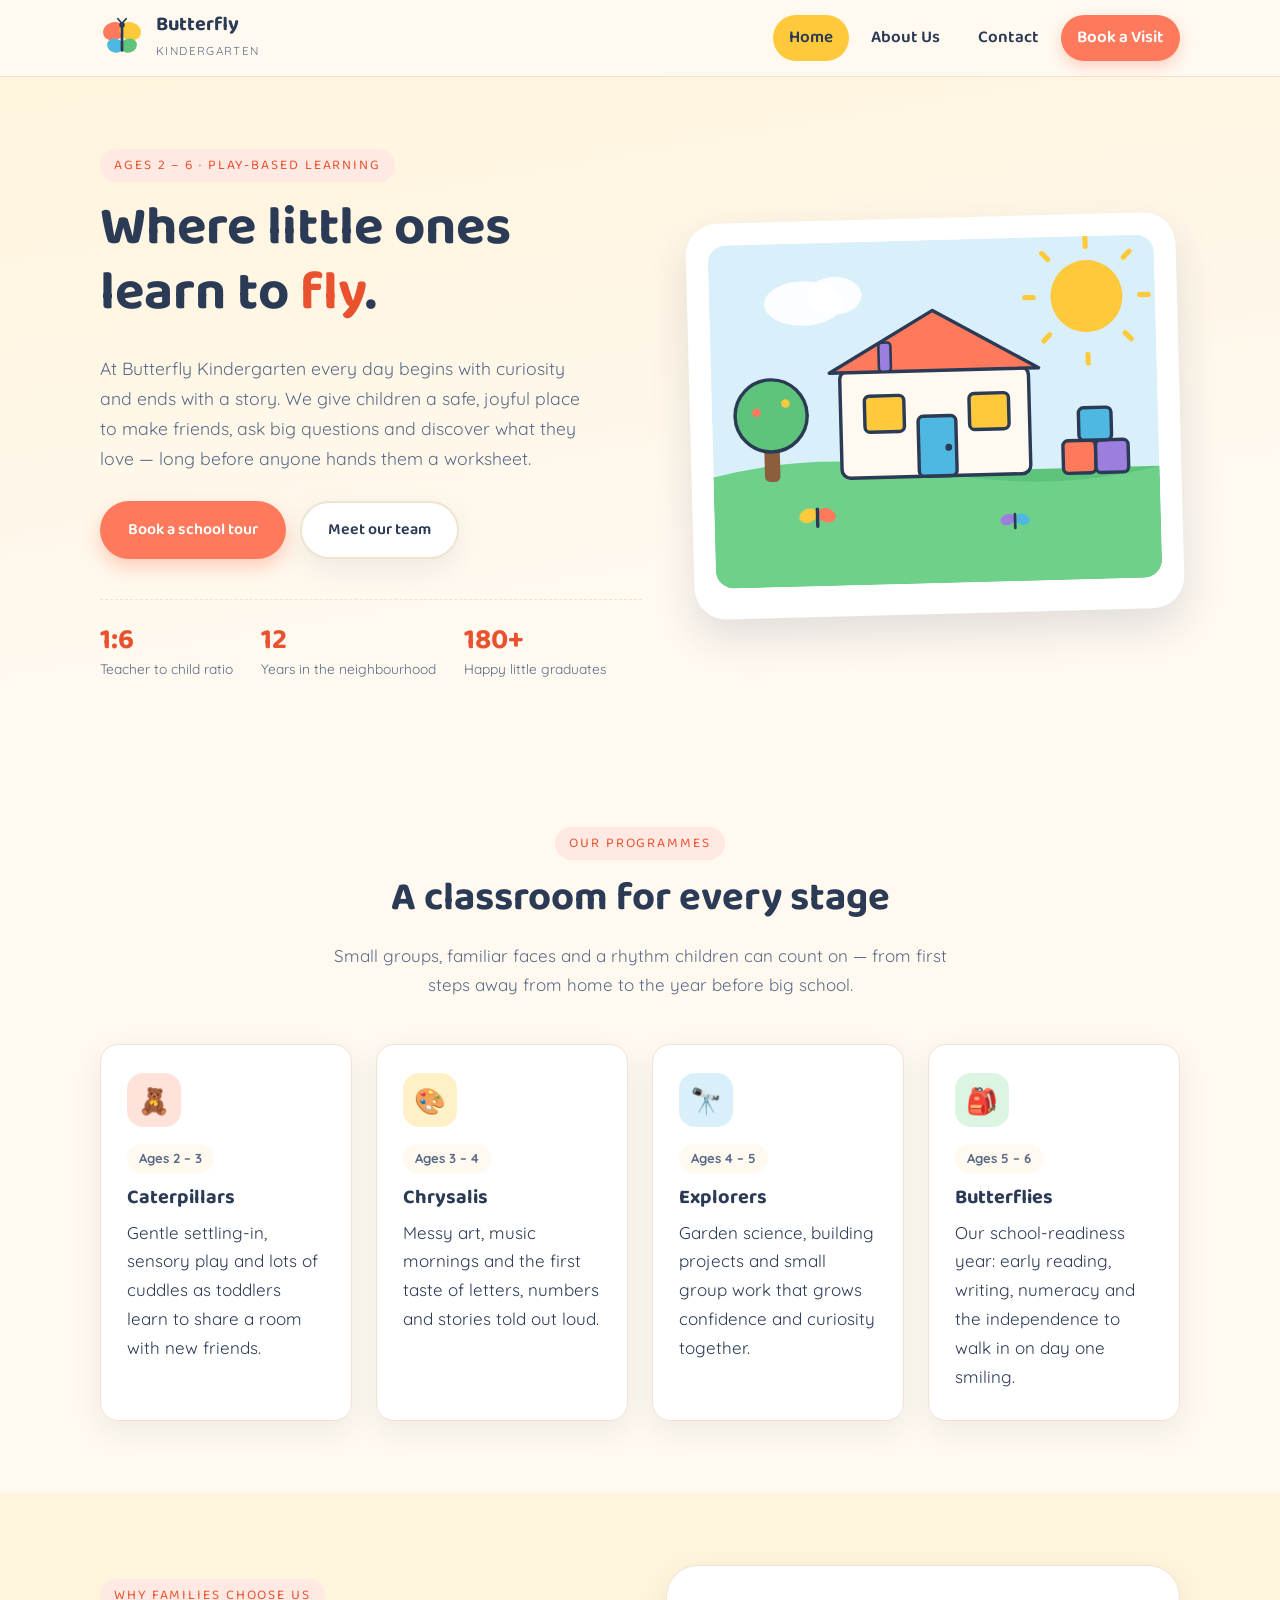
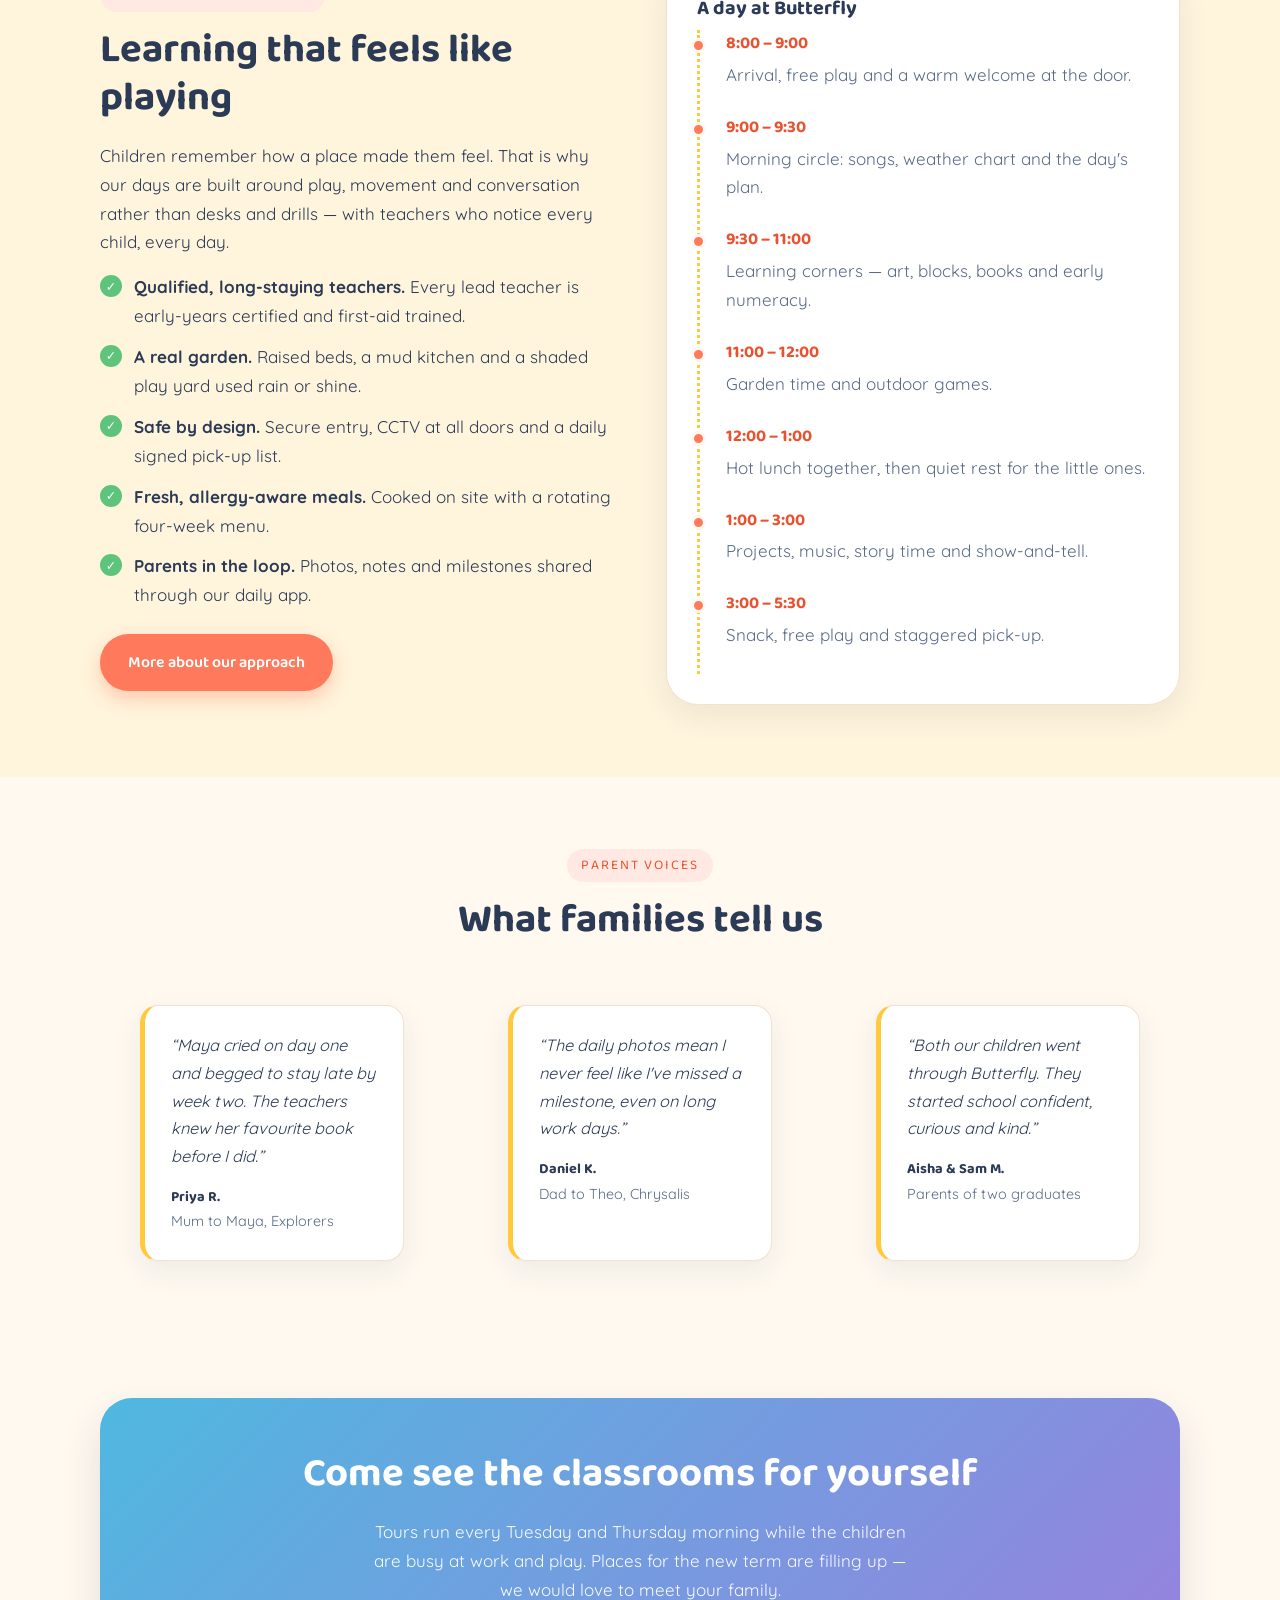
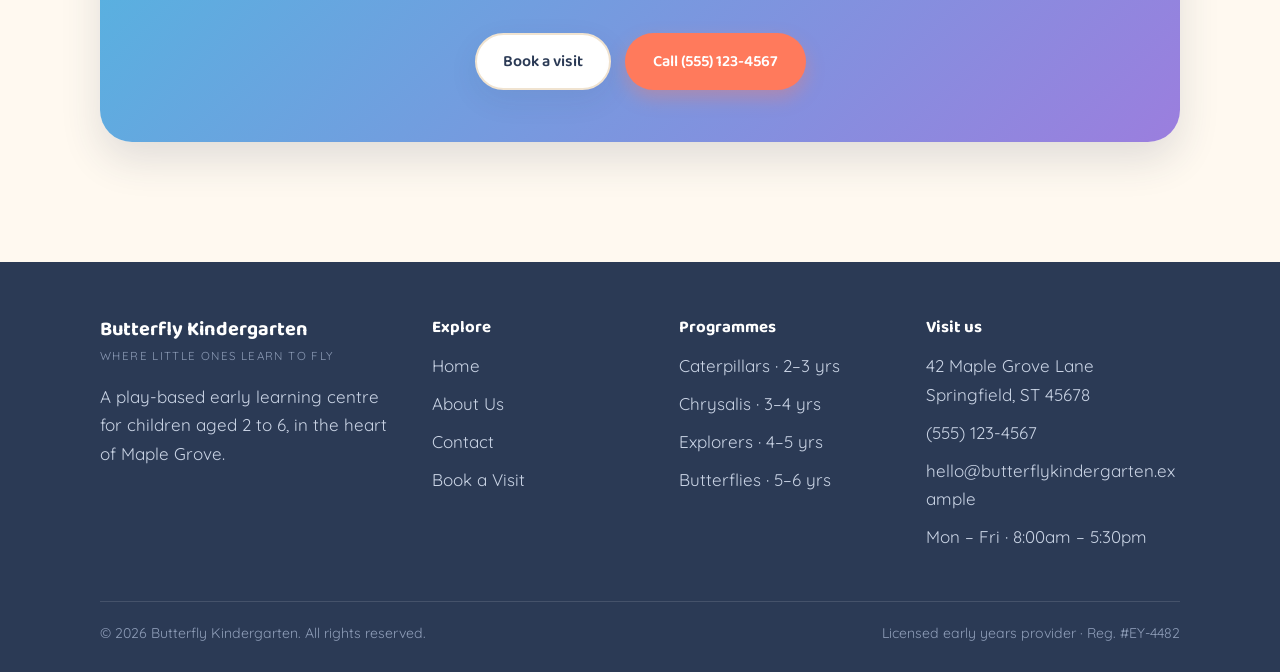
==== index.html @ 74ca659b "Add Butterfly Kindergarten website (home, about, contact) A static three-page site for a kindergarte" ====
<!DOCTYPE html>
<html lang="en">
<head>
<meta charset="utf-8">
<meta name="viewport" content="width=device-width, initial-scale=1">
<title>Butterfly Kindergarten — Where little ones learn to fly</title>
<meta name="description" content="Butterfly Kindergarten is a warm, play-based early learning centre for children aged 2–6. Safe classrooms, caring teachers and a garden to grow in.">
<link rel="icon" href="data:image/svg+xml,<svg xmlns='http://www.w3.org/2000/svg' viewBox='0 0 100 100'><text y='.9em' font-size='90'>🦋</text></svg>">
<link rel="preconnect" href="https://fonts.googleapis.com">
<link rel="preconnect" href="https://fonts.gstatic.com" crossorigin>
<link href="https://fonts.googleapis.com/css2?family=Baloo+2:wght@500;600;700&family=Quicksand:wght@400;500;600;700&display=swap" rel="stylesheet">
<link rel="stylesheet" href="css/styles.css">
</head>
<body>
<a class="skip-link" href="#main">Skip to content</a>

<header class="site-header">
  <div class="wrap">
    <a class="brand" href="index.html">
      <svg class="brand__mark" viewBox="0 0 64 64" role="img" aria-hidden="true">
        <ellipse cx="20" cy="22" rx="16" ry="13" fill="#ff7a5c" transform="rotate(-20 20 22)"/>
        <ellipse cx="44" cy="22" rx="16" ry="13" fill="#ffc93c" transform="rotate(20 44 22)"/>
        <ellipse cx="22" cy="43" rx="12" ry="10" fill="#4fb8e0" transform="rotate(20 22 43)"/>
        <ellipse cx="42" cy="43" rx="12" ry="10" fill="#5fc47b" transform="rotate(-20 42 43)"/>
        <rect x="30" y="14" width="4" height="38" rx="2" fill="#2b3a55"/>
        <circle cx="32" cy="13" r="4" fill="#2b3a55"/>
        <path d="M32 11 L26 4 M32 11 L38 4" stroke="#2b3a55" stroke-width="2.5" stroke-linecap="round" fill="none"/>
      </svg>
      <span>
        <span class="brand__name">Butterfly</span>
        <span class="brand__tag">Kindergarten</span>
      </span>
    </a>

    <button class="nav-toggle" type="button" aria-expanded="false" aria-controls="primary-nav" aria-label="Toggle menu">
      <span></span><span></span><span></span>
    </button>

    <nav class="site-nav" id="primary-nav" aria-label="Main">
      <ul>
        <li><a href="index.html" aria-current="page">Home</a></li>
        <li><a href="about.html">About Us</a></li>
        <li><a href="contact.html">Contact</a></li>
        <li class="nav-cta"><a href="contact.html#enquiry">Book a Visit</a></li>
      </ul>
    </nav>
  </div>
</header>

<main id="main">

  <!-- Hero -->
  <section class="hero">
    <div class="wrap">
      <div>
        <span class="eyebrow">Ages 2 – 6 · Play-based learning</span>
        <h1 class="hero__title">Where little ones learn to <span>fly</span>.</h1>
        <p class="hero__lead">
          At Butterfly Kindergarten every day begins with curiosity and ends with a story.
          We give children a safe, joyful place to make friends, ask big questions and
          discover what they love — long before anyone hands them a worksheet.
        </p>
        <div class="hero__actions">
          <a class="btn btn--primary" href="contact.html#enquiry">Book a school tour</a>
          <a class="btn btn--ghost" href="about.html">Meet our team</a>
        </div>
        <div class="hero__facts">
          <div class="fact"><strong>1:6</strong><span>Teacher to child ratio</span></div>
          <div class="fact"><strong>12</strong><span>Years in the neighbourhood</span></div>
          <div class="fact"><strong>180+</strong><span>Happy little graduates</span></div>
        </div>
      </div>

      <div class="hero__art">
        <svg viewBox="0 0 520 400" role="img" aria-label="Illustration of a kindergarten classroom with a garden, sun and children's toys">
          <rect width="520" height="400" fill="#d9f0fa"/>
          <circle cx="440" cy="70" r="42" fill="#ffc93c"/>
          <g stroke="#ffc93c" stroke-width="6" stroke-linecap="round">
            <path d="M440 12v-10"/><path d="M440 138v10"/><path d="M378 70h-10"/><path d="M502 70h10"/>
            <path d="M396 26l-7-7"/><path d="M484 114l7 7"/><path d="M484 26l7-7"/><path d="M396 114l-7 7"/>
          </g>
          <ellipse cx="110" cy="70" rx="46" ry="26" fill="#ffffff" opacity=".9"/>
          <ellipse cx="146" cy="62" rx="32" ry="22" fill="#ffffff" opacity=".9"/>
          <rect y="270" width="520" height="130" fill="#5fc47b"/>
          <path d="M0 270 Q130 240 260 270 T520 270 V400 H0 Z" fill="#6fd08a"/>
          <!-- schoolhouse -->
          <rect x="150" y="150" width="220" height="125" rx="10" fill="#fff9f0" stroke="#2b3a55" stroke-width="4"/>
          <path d="M138 152 L260 82 L382 152 Z" fill="#ff7a5c" stroke="#2b3a55" stroke-width="4" stroke-linejoin="round"/>
          <rect x="240" y="205" width="44" height="70" rx="6" fill="#4fb8e0" stroke="#2b3a55" stroke-width="4"/>
          <circle cx="275" cy="242" r="4" fill="#2b3a55"/>
          <rect x="178" y="180" width="46" height="42" rx="6" fill="#ffc93c" stroke="#2b3a55" stroke-width="4"/>
          <rect x="300" y="180" width="46" height="42" rx="6" fill="#ffc93c" stroke="#2b3a55" stroke-width="4"/>
          <rect x="196" y="118" width="14" height="34" rx="4" fill="#9b7ede" stroke="#2b3a55" stroke-width="3"/>
          <!-- tree -->
          <rect x="60" y="215" width="18" height="62" rx="6" fill="#8b5e3c"/>
          <circle cx="69" cy="200" r="42" fill="#5fc47b" stroke="#2b3a55" stroke-width="4"/>
          <circle cx="52" cy="196" r="5" fill="#ff7a5c"/>
          <circle cx="86" cy="186" r="5" fill="#ffc93c"/>
          <!-- blocks -->
          <rect x="408" y="238" width="38" height="38" rx="6" fill="#ff7a5c" stroke="#2b3a55" stroke-width="4"/>
          <rect x="446" y="238" width="38" height="38" rx="6" fill="#9b7ede" stroke="#2b3a55" stroke-width="4"/>
          <rect x="427" y="200" width="38" height="38" rx="6" fill="#4fb8e0" stroke="#2b3a55" stroke-width="4"/>
          <!-- butterflies -->
          <g transform="translate(120 320)">
            <ellipse cx="-9" cy="-6" rx="11" ry="8" fill="#ffc93c" transform="rotate(-20)"/>
            <ellipse cx="9" cy="-6" rx="11" ry="8" fill="#ff7a5c" transform="rotate(20)"/>
            <rect x="-2" y="-12" width="4" height="24" rx="2" fill="#2b3a55"/>
          </g>
          <g transform="translate(350 330) scale(.8)">
            <ellipse cx="-9" cy="-6" rx="11" ry="8" fill="#9b7ede" transform="rotate(-20)"/>
            <ellipse cx="9" cy="-6" rx="11" ry="8" fill="#4fb8e0" transform="rotate(20)"/>
            <rect x="-2" y="-12" width="4" height="24" rx="2" fill="#2b3a55"/>
          </g>
        </svg>
      </div>
    </div>
  </section>

  <!-- Programmes -->
  <section class="section">
    <div class="wrap">
      <div class="section-head">
        <span class="eyebrow">Our programmes</span>
        <h2>A classroom for every stage</h2>
        <p>Small groups, familiar faces and a rhythm children can count on — from first steps away from home to the year before big school.</p>
      </div>

      <div class="grid grid--4">
        <article class="card">
          <div class="card__icon bg-coral" aria-hidden="true">🧸</div>
          <span class="card__meta">Ages 2 – 3</span>
          <h3>Caterpillars</h3>
          <p>Gentle settling-in, sensory play and lots of cuddles as toddlers learn to share a room with new friends.</p>
        </article>

        <article class="card">
          <div class="card__icon bg-sun" aria-hidden="true">🎨</div>
          <span class="card__meta">Ages 3 – 4</span>
          <h3>Chrysalis</h3>
          <p>Messy art, music mornings and the first taste of letters, numbers and stories told out loud.</p>
        </article>

        <article class="card">
          <div class="card__icon bg-sky" aria-hidden="true">🔭</div>
          <span class="card__meta">Ages 4 – 5</span>
          <h3>Explorers</h3>
          <p>Garden science, building projects and small group work that grows confidence and curiosity together.</p>
        </article>

        <article class="card">
          <div class="card__icon bg-leaf" aria-hidden="true">🎒</div>
          <span class="card__meta">Ages 5 – 6</span>
          <h3>Butterflies</h3>
          <p>Our school-readiness year: early reading, writing, numeracy and the independence to walk in on day one smiling.</p>
        </article>
      </div>
    </div>
  </section>

  <!-- Why us -->
  <section class="section" style="background:#fff4dc;">
    <div class="wrap split">
      <div>
        <span class="eyebrow">Why families choose us</span>
        <h2>Learning that feels like playing</h2>
        <p>
          Children remember how a place made them feel. That is why our days are built
          around play, movement and conversation rather than desks and drills — with
          teachers who notice every child, every day.
        </p>
        <ul class="checklist">
          <li><strong>Qualified, long-staying teachers.</strong> Every lead teacher is early-years certified and first-aid trained.</li>
          <li><strong>A real garden.</strong> Raised beds, a mud kitchen and a shaded play yard used rain or shine.</li>
          <li><strong>Safe by design.</strong> Secure entry, CCTV at all doors and a daily signed pick-up list.</li>
          <li><strong>Fresh, allergy-aware meals.</strong> Cooked on site with a rotating four-week menu.</li>
          <li><strong>Parents in the loop.</strong> Photos, notes and milestones shared through our daily app.</li>
        </ul>
        <a class="btn btn--primary" href="about.html" style="margin-top:12px;">More about our approach</a>
      </div>

      <div class="panel">
        <h3>A day at Butterfly</h3>
        <ol class="timeline">
          <li><time>8:00 – 9:00</time><p>Arrival, free play and a warm welcome at the door.</p></li>
          <li><time>9:00 – 9:30</time><p>Morning circle: songs, weather chart and the day's plan.</p></li>
          <li><time>9:30 – 11:00</time><p>Learning corners — art, blocks, books and early numeracy.</p></li>
          <li><time>11:00 – 12:00</time><p>Garden time and outdoor games.</p></li>
          <li><time>12:00 – 1:00</time><p>Hot lunch together, then quiet rest for the little ones.</p></li>
          <li><time>1:00 – 3:00</time><p>Projects, music, story time and show-and-tell.</p></li>
          <li><time>3:00 – 5:30</time><p>Snack, free play and staggered pick-up.</p></li>
        </ol>
      </div>
    </div>
  </section>

  <!-- Testimonials -->
  <section class="section">
    <div class="wrap">
      <div class="section-head">
        <span class="eyebrow">Parent voices</span>
        <h2>What families tell us</h2>
      </div>

      <div class="grid grid--3">
        <figure class="quote">
          <blockquote>“Maya cried on day one and begged to stay late by week two. The teachers knew her favourite book before I did.”</blockquote>
          <figcaption><strong>Priya R.</strong>Mum to Maya, Explorers</figcaption>
        </figure>
        <figure class="quote">
          <blockquote>“The daily photos mean I never feel like I've missed a milestone, even on long work days.”</blockquote>
          <figcaption><strong>Daniel K.</strong>Dad to Theo, Chrysalis</figcaption>
        </figure>
        <figure class="quote">
          <blockquote>“Both our children went through Butterfly. They started school confident, curious and kind.”</blockquote>
          <figcaption><strong>Aisha & Sam M.</strong>Parents of two graduates</figcaption>
        </figure>
      </div>
    </div>
  </section>

  <!-- CTA band -->
  <section class="section section--tight">
    <div class="wrap">
      <div class="band">
        <h2>Come see the classrooms for yourself</h2>
        <p>Tours run every Tuesday and Thursday morning while the children are busy at work and play. Places for the new term are filling up — we would love to meet your family.</p>
        <div class="hero__actions" style="justify-content:center;">
          <a class="btn btn--ghost" href="contact.html#enquiry">Book a visit</a>
          <a class="btn btn--primary" href="tel:+15551234567">Call (555) 123-4567</a>
        </div>
      </div>
    </div>
  </section>

</main>

<footer class="site-footer">
  <div class="wrap">
    <div class="footer-grid">
      <div>
        <span class="brand__name">Butterfly Kindergarten</span>
        <span class="brand__tag">Where little ones learn to fly</span>
        <p style="margin-top:14px;">A play-based early learning centre for children aged 2 to 6, in the heart of Maple Grove.</p>
      </div>
      <div>
        <h4>Explore</h4>
        <ul>
          <li><a href="index.html">Home</a></li>
          <li><a href="about.html">About Us</a></li>
          <li><a href="contact.html">Contact</a></li>
          <li><a href="contact.html#enquiry">Book a Visit</a></li>
        </ul>
      </div>
      <div>
        <h4>Programmes</h4>
        <ul>
          <li>Caterpillars · 2–3 yrs</li>
          <li>Chrysalis · 3–4 yrs</li>
          <li>Explorers · 4–5 yrs</li>
          <li>Butterflies · 5–6 yrs</li>
        </ul>
      </div>
      <div>
        <h4>Visit us</h4>
        <ul>
          <li>42 Maple Grove Lane<br>Springfield, ST 45678</li>
          <li><a href="tel:+15551234567">(555) 123-4567</a></li>
          <li><a href="mailto:hello@butterflykindergarten.example">hello@butterflykindergarten.example</a></li>
          <li>Mon – Fri · 8:00am – 5:30pm</li>
        </ul>
      </div>
    </div>
    <div class="footer-bottom">
      <span>&copy; <span data-year>2026</span> Butterfly Kindergarten. All rights reserved.</span>
      <span>Licensed early years provider · Reg. #EY-4482</span>
    </div>
  </div>
</footer>

<script src="js/main.js"></script>
</body>
</html>
---- css/styles.css ----
/* ==========================================================================
   Butterfly Kindergarten — shared stylesheet
   ========================================================================== */

:root {
  --sun: #ffc93c;
  --sun-dark: #f0ac00;
  --coral: #ff7a5c;
  --coral-dark: #e9522f;
  --sky: #4fb8e0;
  --leaf: #5fc47b;
  --grape: #9b7ede;

  --ink: #2b3a55;
  --ink-soft: #5a6b87;
  --cream: #fff9f0;
  --white: #ffffff;
  --line: #f0e3d0;

  --radius: 18px;
  --radius-lg: 32px;
  --shadow: 0 10px 30px rgba(43, 58, 85, 0.08);
  --shadow-lift: 0 18px 40px rgba(43, 58, 85, 0.14);

  --wrap: 1120px;
  --font-head: "Baloo 2", "Trebuchet MS", "Segoe UI", sans-serif;
  --font-body: "Quicksand", "Segoe UI", system-ui, sans-serif;
}

*,
*::before,
*::after { box-sizing: border-box; }

html { scroll-behavior: smooth; }

body {
  margin: 0;
  font-family: var(--font-body);
  font-size: 17px;
  line-height: 1.7;
  color: var(--ink);
  background: var(--cream);
  -webkit-font-smoothing: antialiased;
}

h1, h2, h3, h4 {
  font-family: var(--font-head);
  line-height: 1.2;
  color: var(--ink);
  margin: 0 0 0.5em;
}

h1 { font-size: clamp(2.1rem, 5vw, 3.4rem); }
h2 { font-size: clamp(1.7rem, 3.6vw, 2.5rem); }
h3 { font-size: 1.25rem; }

p { margin: 0 0 1rem; }

a { color: var(--coral-dark); }

img { max-width: 100%; display: block; }

.wrap {
  width: 100%;
  max-width: var(--wrap);
  margin-inline: auto;
  padding-inline: 20px;
}

.section { padding: 72px 0; }
.section--tight { padding: 48px 0; }

.section-head {
  max-width: 640px;
  margin: 0 auto 44px;
  text-align: center;
}

.section-head p {
  color: var(--ink-soft);
  margin-bottom: 0;
}

.eyebrow {
  display: inline-block;
  font-family: var(--font-head);
  font-size: 0.85rem;
  letter-spacing: 0.14em;
  text-transform: uppercase;
  color: var(--coral-dark);
  background: #ffe9e2;
  border-radius: 999px;
  padding: 5px 14px;
  margin-bottom: 14px;
}

.skip-link {
  position: absolute;
  left: -9999px;
  top: 0;
  background: var(--ink);
  color: #fff;
  padding: 10px 18px;
  border-radius: 0 0 var(--radius) 0;
  z-index: 100;
}

.skip-link:focus { left: 0; }

:focus-visible {
  outline: 3px solid var(--sky);
  outline-offset: 3px;
  border-radius: 6px;
}

/* --- Buttons --------------------------------------------------------- */

.btn {
  display: inline-flex;
  align-items: center;
  gap: 8px;
  font-family: var(--font-head);
  font-size: 1rem;
  font-weight: 600;
  text-decoration: none;
  padding: 13px 26px;
  border-radius: 999px;
  border: 2px solid transparent;
  cursor: pointer;
  transition: transform 0.15s ease, box-shadow 0.15s ease, background 0.15s ease;
}

.btn:hover { transform: translateY(-2px); }

.btn--primary {
  background: var(--coral);
  color: #fff;
  box-shadow: 0 8px 18px rgba(255, 122, 92, 0.35);
}

.btn--primary:hover { background: var(--coral-dark); }

.btn--ghost {
  background: var(--white);
  color: var(--ink);
  border-color: var(--line);
  box-shadow: var(--shadow);
}

.btn--ghost:hover { border-color: var(--sun); }

/* --- Header / navigation --------------------------------------------- */

.site-header {
  position: sticky;
  top: 0;
  z-index: 50;
  background: rgba(255, 249, 240, 0.92);
  backdrop-filter: blur(8px);
  border-bottom: 1px solid var(--line);
}

.site-header .wrap {
  display: flex;
  align-items: center;
  justify-content: space-between;
  gap: 16px;
  min-height: 76px;
}

.brand {
  display: flex;
  align-items: center;
  gap: 12px;
  text-decoration: none;
  color: var(--ink);
}

.brand__mark {
  width: 44px;
  height: 44px;
  flex: none;
}

.brand__name {
  font-family: var(--font-head);
  font-size: 1.25rem;
  font-weight: 700;
  line-height: 1.1;
  display: block;
}

.brand__tag {
  font-size: 0.72rem;
  letter-spacing: 0.12em;
  text-transform: uppercase;
  color: var(--ink-soft);
}

.nav-toggle {
  display: none;
  background: var(--white);
  border: 1px solid var(--line);
  border-radius: 12px;
  padding: 9px 11px;
  cursor: pointer;
}

.nav-toggle span {
  display: block;
  width: 22px;
  height: 2px;
  background: var(--ink);
  border-radius: 2px;
}

.nav-toggle span + span { margin-top: 5px; }

.site-nav ul {
  display: flex;
  align-items: center;
  gap: 6px;
  list-style: none;
  margin: 0;
  padding: 0;
}

.site-nav a {
  display: block;
  font-family: var(--font-head);
  font-weight: 600;
  text-decoration: none;
  color: var(--ink);
  padding: 9px 16px;
  border-radius: 999px;
}

.site-nav a:hover { background: #ffeec9; }

.site-nav a[aria-current="page"] {
  background: var(--sun);
  color: var(--ink);
}

.site-nav .nav-cta a {
  background: var(--coral);
  color: #fff;
  box-shadow: 0 6px 14px rgba(255, 122, 92, 0.3);
}

.site-nav .nav-cta a:hover { background: var(--coral-dark); }

/* --- Hero ------------------------------------------------------------- */

.hero {
  position: relative;
  overflow: hidden;
  background: linear-gradient(170deg, #fff4dc 0%, var(--cream) 70%);
}

.hero .wrap {
  display: grid;
  grid-template-columns: 1.05fr 0.95fr;
  gap: 48px;
  align-items: center;
  padding-block: 72px;
}

.hero__title span { color: var(--coral-dark); }

.hero__lead {
  font-size: 1.1rem;
  color: var(--ink-soft);
  max-width: 48ch;
}

.hero__actions {
  display: flex;
  flex-wrap: wrap;
  gap: 14px;
  margin-top: 28px;
}

.hero__facts {
  display: grid;
  grid-template-columns: repeat(3, auto);
  justify-content: start;
  gap: 28px;
  margin-top: 40px;
  padding-top: 26px;
  border-top: 1px dashed var(--line);
}

.fact strong {
  display: block;
  font-family: var(--font-head);
  font-size: 1.8rem;
  color: var(--coral-dark);
  line-height: 1;
}

.fact span {
  font-size: 0.86rem;
  color: var(--ink-soft);
}

.hero__art {
  background: var(--white);
  border-radius: var(--radius-lg);
  padding: 22px;
  box-shadow: var(--shadow-lift);
  transform: rotate(-1.5deg);
}

.hero__art svg { border-radius: var(--radius); }

/* --- Cards ------------------------------------------------------------ */

.grid {
  display: grid;
  gap: 24px;
}

.grid--3 { grid-template-columns: repeat(3, 1fr); }
.grid--4 { grid-template-columns: repeat(4, 1fr); }
.grid--2 { grid-template-columns: repeat(2, 1fr); }

.card {
  background: var(--white);
  border: 1px solid var(--line);
  border-radius: var(--radius);
  padding: 28px 26px;
  box-shadow: var(--shadow);
  transition: transform 0.18s ease, box-shadow 0.18s ease;
}

.card:hover {
  transform: translateY(-4px);
  box-shadow: var(--shadow-lift);
}

.card p:last-child { margin-bottom: 0; }

.card__icon {
  width: 54px;
  height: 54px;
  display: grid;
  place-items: center;
  border-radius: 16px;
  font-size: 1.6rem;
  margin-bottom: 16px;
}

.bg-sun   { background: #fff1c7; }
.bg-coral { background: #ffe2da; }
.bg-sky   { background: #d9f0fa; }
.bg-leaf  { background: #dcf5e2; }
.bg-grape { background: #ece2fb; }

.card__meta {
  display: inline-block;
  font-size: 0.82rem;
  font-weight: 700;
  color: var(--ink-soft);
  background: var(--cream);
  border-radius: 999px;
  padding: 3px 12px;
  margin-bottom: 12px;
}

/* --- Split feature ---------------------------------------------------- */

.split {
  display: grid;
  grid-template-columns: 1fr 1fr;
  gap: 52px;
  align-items: center;
}

.checklist {
  list-style: none;
  margin: 0;
  padding: 0;
}

.checklist li {
  position: relative;
  padding-left: 34px;
  margin-bottom: 12px;
}

.checklist li::before {
  content: "✓";
  position: absolute;
  left: 0;
  top: 2px;
  width: 22px;
  height: 22px;
  display: grid;
  place-items: center;
  font-size: 0.78rem;
  font-weight: 700;
  color: #fff;
  background: var(--leaf);
  border-radius: 50%;
}

.panel {
  background: var(--white);
  border: 1px solid var(--line);
  border-radius: var(--radius-lg);
  padding: 30px;
  box-shadow: var(--shadow);
}

/* --- Schedule / timeline --------------------------------------------- */

.timeline {
  list-style: none;
  margin: 0;
  padding: 0;
  border-left: 3px dotted var(--sun);
}

.timeline li {
  position: relative;
  padding: 0 0 24px 26px;
}

.timeline li::before {
  content: "";
  position: absolute;
  left: -9px;
  top: 8px;
  width: 15px;
  height: 15px;
  background: var(--coral);
  border: 3px solid var(--cream);
  border-radius: 50%;
}

.timeline time {
  display: block;
  font-family: var(--font-head);
  font-weight: 700;
  color: var(--coral-dark);
}

.timeline p {
  margin: 2px 0 0;
  color: var(--ink-soft);
}

/* --- Band (colour block) --------------------------------------------- */

.band {
  background: linear-gradient(135deg, var(--sky), var(--grape));
  color: #fff;
  border-radius: var(--radius-lg);
  padding: 52px 44px;
  text-align: center;
  box-shadow: var(--shadow-lift);
}

.band h2 { color: #fff; }

.band p {
  max-width: 54ch;
  margin-inline: auto;
  opacity: 0.95;
}

.band .btn--ghost { color: var(--ink); }

/* --- Testimonials ----------------------------------------------------- */

.quote {
  background: var(--white);
  border: 1px solid var(--line);
  border-left: 5px solid var(--sun);
  border-radius: var(--radius);
  padding: 26px;
  box-shadow: var(--shadow);
}

.quote blockquote {
  margin: 0 0 14px;
  font-size: 1.02rem;
  font-style: italic;
  color: var(--ink);
}

.quote figcaption {
  font-size: 0.9rem;
  color: var(--ink-soft);
}

.quote figcaption strong {
  display: block;
  font-family: var(--font-head);
  color: var(--ink);
  font-style: normal;
}

/* --- Team ------------------------------------------------------------- */

.teacher {
  text-align: center;
  background: var(--white);
  border: 1px solid var(--line);
  border-radius: var(--radius);
  padding: 26px 20px;
  box-shadow: var(--shadow);
}

.teacher__avatar {
  width: 92px;
  height: 92px;
  margin: 0 auto 14px;
  border-radius: 50%;
  display: grid;
  place-items: center;
  font-family: var(--font-head);
  font-size: 1.9rem;
  font-weight: 700;
  color: var(--ink);
}

.teacher h3 { margin-bottom: 2px; }

.teacher .role {
  font-size: 0.88rem;
  font-weight: 700;
  color: var(--coral-dark);
  margin-bottom: 10px;
}

.teacher p {
  font-size: 0.94rem;
  color: var(--ink-soft);
  margin-bottom: 0;
}

/* --- Contact ---------------------------------------------------------- */

.contact-grid {
  display: grid;
  grid-template-columns: 1fr 1.15fr;
  gap: 40px;
  align-items: start;
}

.contact-grid > *,
.split > *,
.grid > * { min-width: 0; }

.info-list {
  list-style: none;
  margin: 0 0 28px;
  padding: 0;
}

.info-list li {
  display: flex;
  gap: 14px;
  padding: 14px 0;
  border-bottom: 1px dashed var(--line);
}

.info-list li:last-child { border-bottom: 0; }

.info-list .ico {
  flex: none;
  width: 42px;
  height: 42px;
  display: grid;
  place-items: center;
  border-radius: 12px;
  font-size: 1.2rem;
}

.info-list strong {
  display: block;
  font-family: var(--font-head);
}

.info-list a {
  color: var(--ink);
  overflow-wrap: anywhere;
}

.site-footer a { overflow-wrap: anywhere; }

.hours-table {
  width: 100%;
  border-collapse: collapse;
  font-size: 0.96rem;
}

.hours-table th,
.hours-table td {
  text-align: left;
  padding: 9px 0;
  border-bottom: 1px dashed var(--line);
}

.hours-table th { font-family: var(--font-head); }
.hours-table tr:last-child th,
.hours-table tr:last-child td { border-bottom: 0; }
.hours-table td { color: var(--ink-soft); }

/* --- Form ------------------------------------------------------------- */

.form-card {
  background: var(--white);
  border: 1px solid var(--line);
  border-radius: var(--radius-lg);
  padding: 34px;
  box-shadow: var(--shadow);
}

.field { margin-bottom: 18px; }

.field-row {
  display: grid;
  grid-template-columns: 1fr 1fr;
  gap: 18px;
}

label {
  display: block;
  font-family: var(--font-head);
  font-weight: 600;
  font-size: 0.95rem;
  margin-bottom: 6px;
}

.req { color: var(--coral-dark); }

input,
select,
textarea {
  width: 100%;
  font-family: inherit;
  font-size: 1rem;
  color: var(--ink);
  background: var(--cream);
  border: 2px solid var(--line);
  border-radius: 14px;
  padding: 12px 14px;
  transition: border-color 0.15s ease, background 0.15s ease;
}

input:focus,
select:focus,
textarea:focus {
  background: var(--white);
  border-color: var(--sky);
  outline: none;
}

textarea { resize: vertical; min-height: 130px; }

.error-msg {
  display: block;
  min-height: 18px;
  font-size: 0.84rem;
  font-weight: 600;
  color: var(--coral-dark);
  margin-top: 5px;
}

.field.has-error input,
.field.has-error select,
.field.has-error textarea { border-color: var(--coral); }

.form-note {
  font-size: 0.86rem;
  color: var(--ink-soft);
  margin: 14px 0 0;
}

.form-status {
  display: none;
  margin-bottom: 20px;
  padding: 14px 18px;
  border-radius: 14px;
  background: #dcf5e2;
  border: 1px solid var(--leaf);
  font-weight: 600;
}

.form-status.is-visible { display: block; }

.map-embed {
  margin-top: 26px;
  border: 1px solid var(--line);
  border-radius: var(--radius);
  overflow: hidden;
  box-shadow: var(--shadow);
}

.map-embed iframe {
  display: block;
  width: 100%;
  height: 300px;
  border: 0;
  /* Shows through if the embed is blocked or offline. */
  background: #dcf5e2 repeating-linear-gradient(
    45deg, transparent 0 14px, rgba(95, 196, 123, .18) 14px 28px);
}

.map-caption {
  display: flex;
  flex-wrap: wrap;
  gap: 8px;
  justify-content: space-between;
  align-items: center;
  margin: 0;
  padding: 12px 16px;
  font-size: 0.88rem;
  color: var(--ink-soft);
  background: var(--white);
  border-top: 1px solid var(--line);
}

/* --- FAQ -------------------------------------------------------------- */

details {
  background: var(--white);
  border: 1px solid var(--line);
  border-radius: var(--radius);
  padding: 18px 22px;
  margin-bottom: 14px;
  box-shadow: var(--shadow);
}

summary {
  font-family: var(--font-head);
  font-weight: 600;
  cursor: pointer;
  list-style: none;
}

summary::-webkit-details-marker { display: none; }

summary::after {
  content: "+";
  float: right;
  color: var(--coral-dark);
  font-size: 1.3rem;
  line-height: 1;
}

details[open] summary::after { content: "–"; }

details p {
  margin: 12px 0 0;
  color: var(--ink-soft);
}

/* --- Footer ----------------------------------------------------------- */

.site-footer {
  background: var(--ink);
  color: #c9d3e4;
  margin-top: 72px;
  padding: 56px 0 26px;
}

.site-footer h4 {
  color: #fff;
  font-size: 1.05rem;
  margin-bottom: 14px;
}

.footer-grid {
  display: grid;
  grid-template-columns: 1.4fr 1fr 1fr 1.2fr;
  gap: 36px;
}

.site-footer a {
  color: #c9d3e4;
  text-decoration: none;
}

.site-footer a:hover {
  color: var(--sun);
  text-decoration: underline;
}

.site-footer ul {
  list-style: none;
  margin: 0;
  padding: 0;
}

.site-footer li { margin-bottom: 9px; }

.site-footer .brand__name { color: #fff; }
.site-footer .brand__tag { color: #8e9db8; }

.footer-bottom {
  margin-top: 40px;
  padding-top: 20px;
  border-top: 1px solid rgba(255, 255, 255, 0.12);
  display: flex;
  flex-wrap: wrap;
  gap: 12px;
  justify-content: space-between;
  font-size: 0.88rem;
  color: #8e9db8;
}

/* --- Responsive ------------------------------------------------------- */

@media (max-width: 960px) {
  .hero .wrap { grid-template-columns: 1fr; padding-block: 52px; }
  .hero__art { order: -1; transform: none; }
  .grid--4 { grid-template-columns: repeat(2, 1fr); }
  .grid--3 { grid-template-columns: repeat(2, 1fr); }
  .split,
  .contact-grid { grid-template-columns: 1fr; gap: 34px; }
  .footer-grid { grid-template-columns: 1fr 1fr; }
}

@media (max-width: 720px) {
  .nav-toggle { display: block; }

  .site-nav {
    position: absolute;
    top: 100%;
    left: 0;
    right: 0;
    background: var(--white);
    border-bottom: 1px solid var(--line);
    box-shadow: var(--shadow);
    display: none;
    padding: 12px 20px 20px;
  }

  .site-nav.is-open { display: block; }

  .site-nav ul {
    flex-direction: column;
    align-items: stretch;
    gap: 4px;
  }

  .site-nav a { padding: 12px 16px; }
  .site-nav .nav-cta a { text-align: center; }

  .grid--3,
  .grid--4,
  .grid--2,
  .field-row { grid-template-columns: 1fr; }

  .hero__facts { grid-template-columns: repeat(2, auto); gap: 20px 24px; }
  .section { padding: 52px 0; }
  .band { padding: 38px 24px; }
  .form-card { padding: 24px; }
  .footer-grid { grid-template-columns: 1fr; }
}

@media (prefers-reduced-motion: reduce) {
  html { scroll-behavior: auto; }
  *, *::before, *::after {
    animation-duration: 0.001ms !important;
    transition-duration: 0.001ms !important;
  }
}
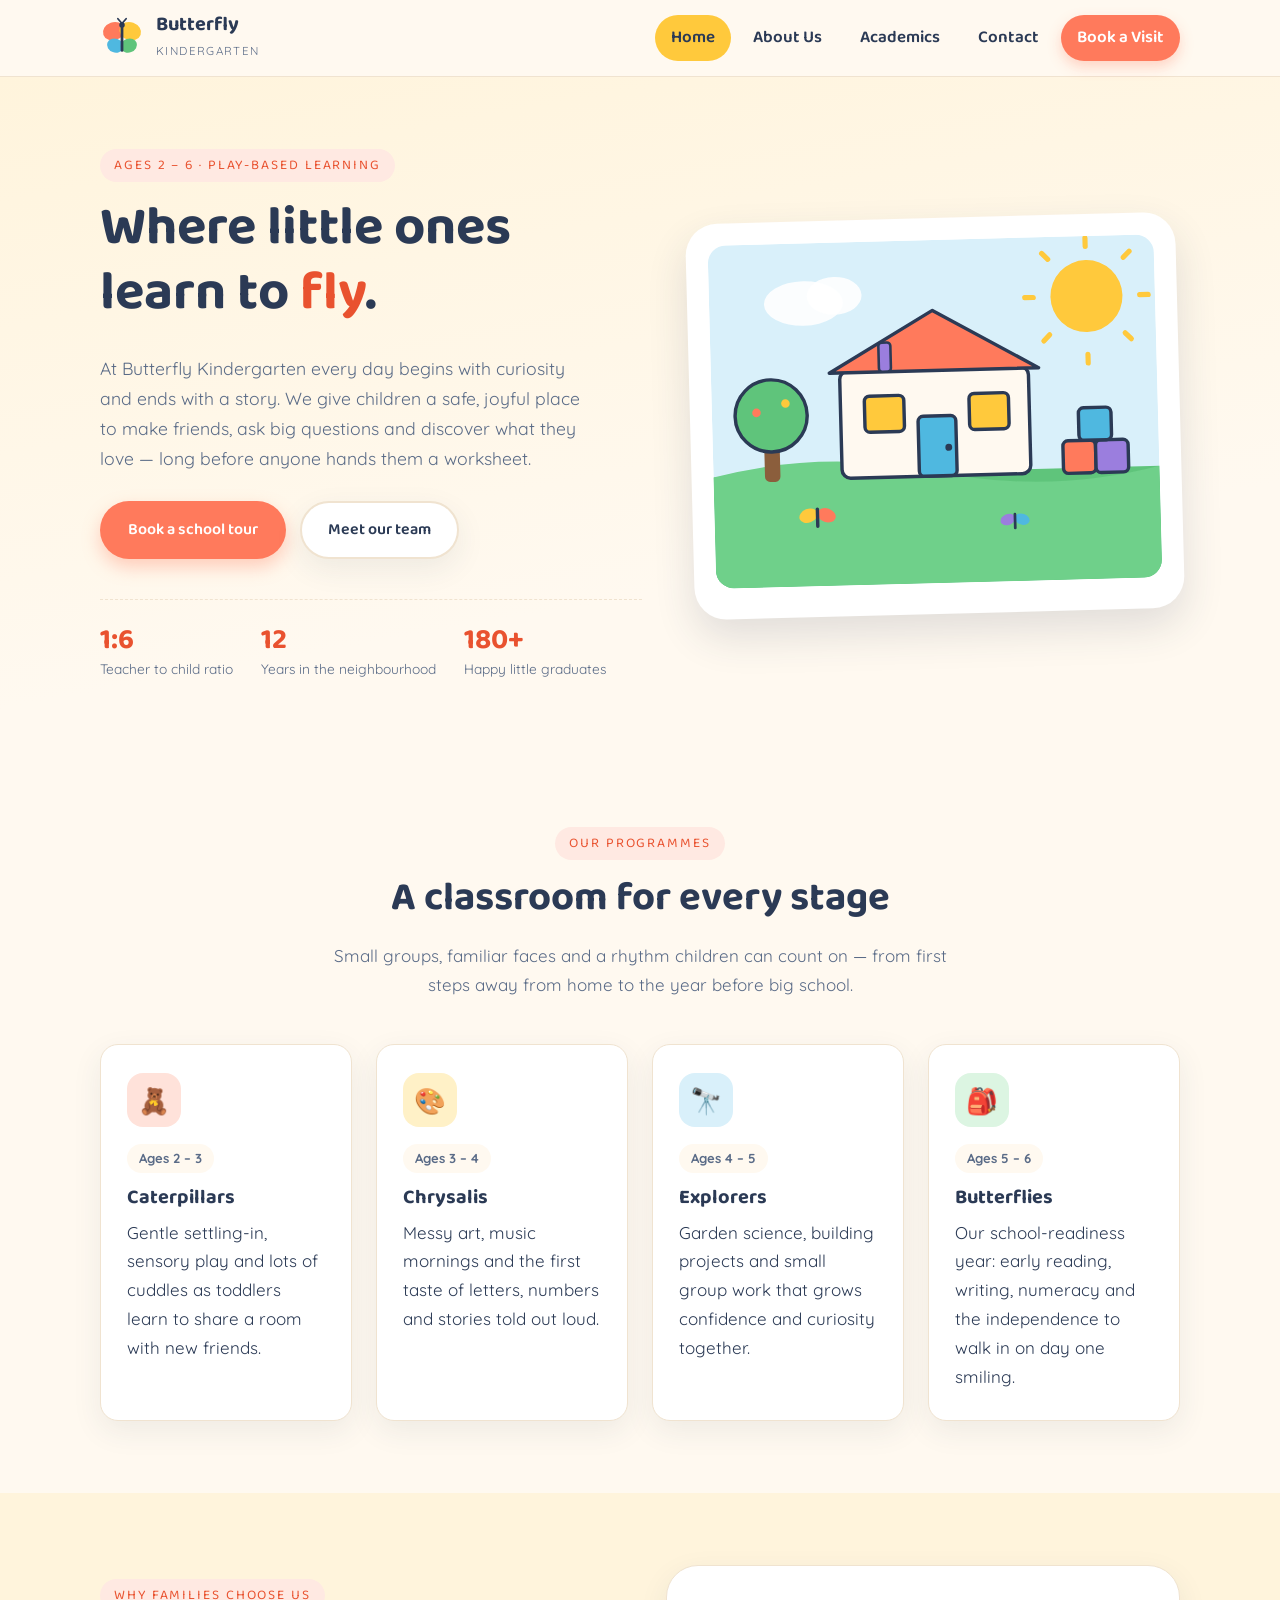
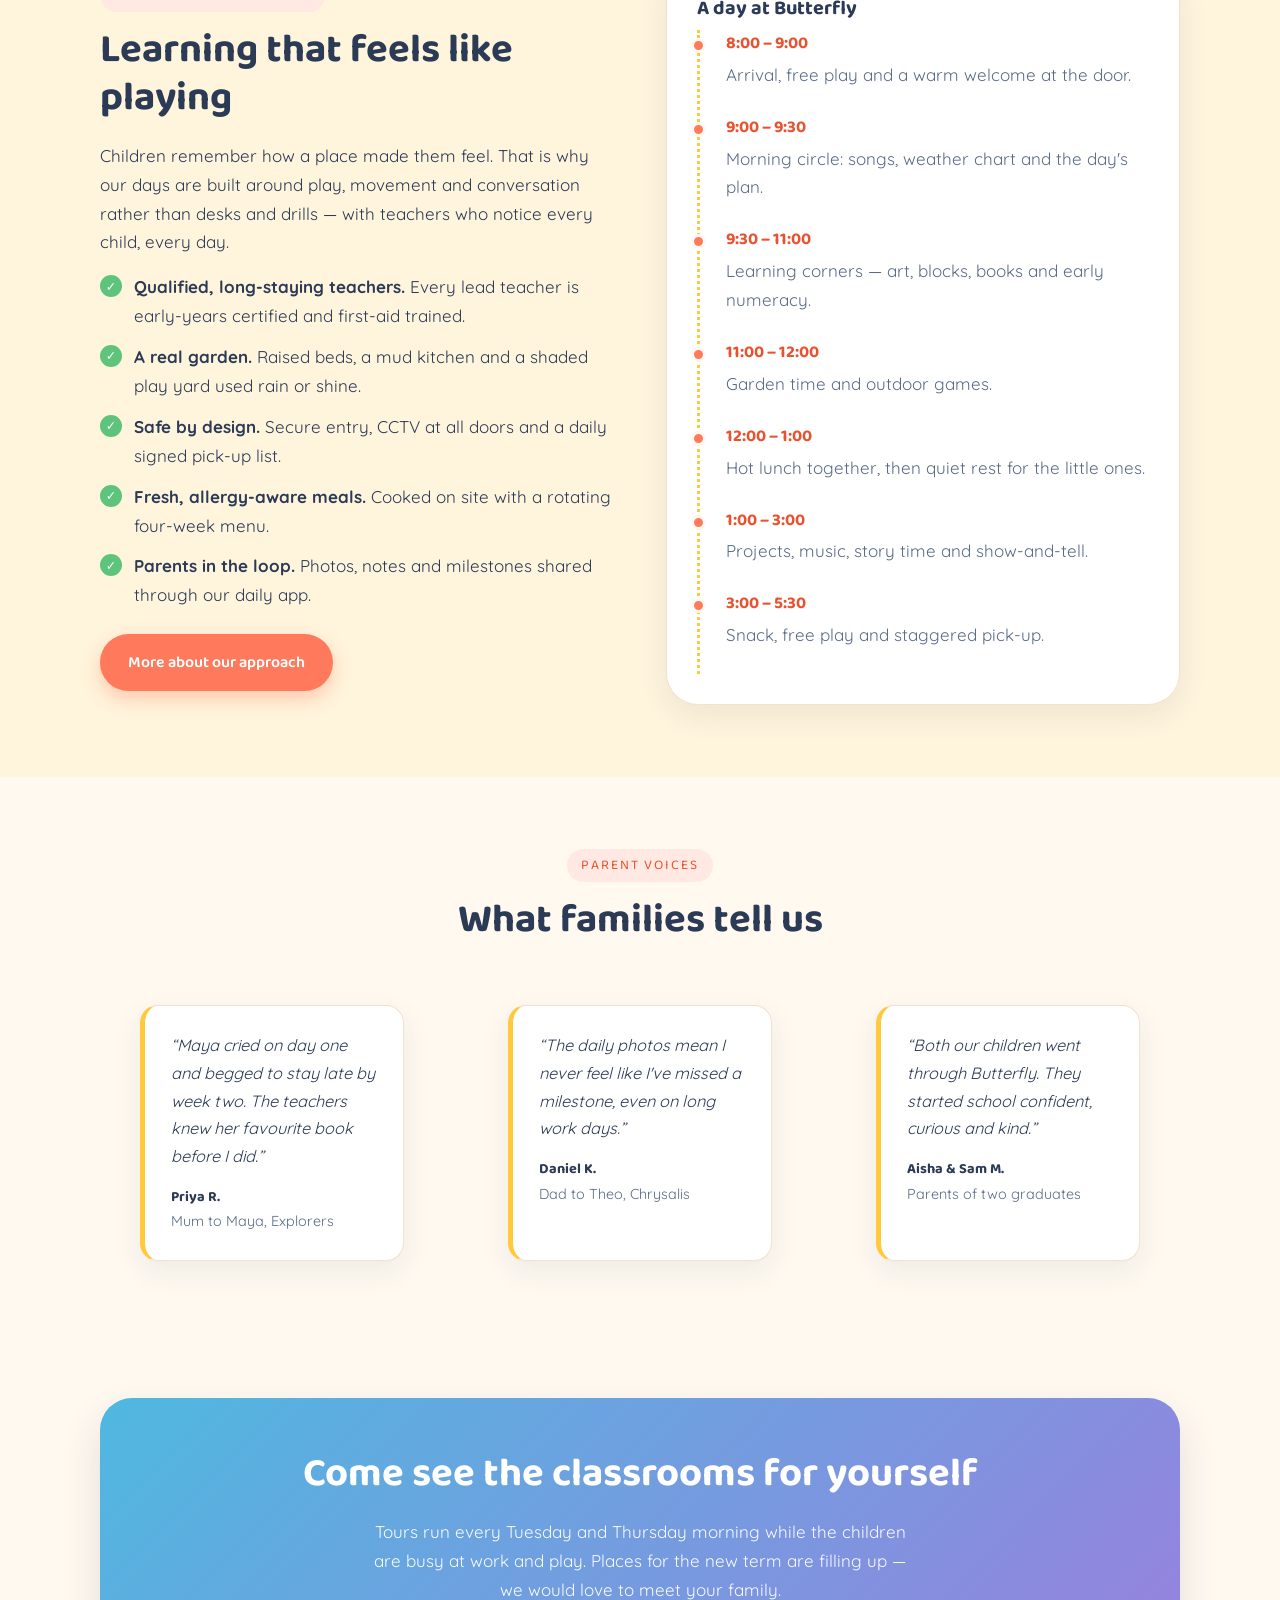
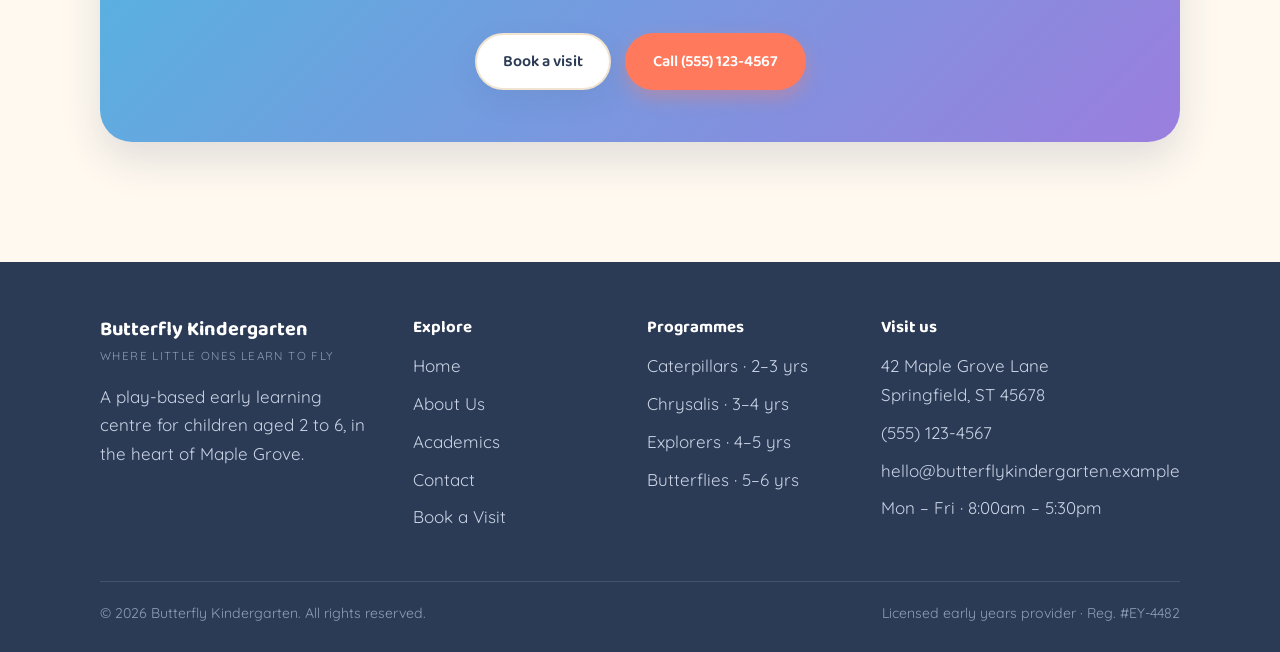
==== commit 9dd00371: "Add Academics page and link it from every page A fourth page covering the curriculum, which the exis" ====
--- a/index.html
+++ b/index.html
@@ -40,6 +40,7 @@
       <ul>
         <li><a href="index.html" aria-current="page">Home</a></li>
         <li><a href="about.html">About Us</a></li>
+        <li><a href="academics.html">Academics</a></li>
         <li><a href="contact.html">Contact</a></li>
         <li class="nav-cta"><a href="contact.html#enquiry">Book a Visit</a></li>
       </ul>
@@ -247,6 +248,7 @@
         <ul>
           <li><a href="index.html">Home</a></li>
           <li><a href="about.html">About Us</a></li>
+          <li><a href="academics.html">Academics</a></li>
           <li><a href="contact.html">Contact</a></li>
           <li><a href="contact.html#enquiry">Book a Visit</a></li>
         </ul>
@@ -254,10 +256,10 @@
       <div>
         <h4>Programmes</h4>
         <ul>
-          <li>Caterpillars · 2–3 yrs</li>
-          <li>Chrysalis · 3–4 yrs</li>
-          <li>Explorers · 4–5 yrs</li>
-          <li>Butterflies · 5–6 yrs</li>
+          <li><a href="academics.html">Caterpillars · 2–3 yrs</a></li>
+          <li><a href="academics.html">Chrysalis · 3–4 yrs</a></li>
+          <li><a href="academics.html">Explorers · 4–5 yrs</a></li>
+          <li><a href="academics.html">Butterflies · 5–6 yrs</a></li>
         </ul>
       </div>
       <div>
--- a/css/styles.css
+++ b/css/styles.css
@@ -92,6 +92,19 @@
   border-radius: 999px;
   padding: 5px 14px;
   margin-bottom: 14px;
+}
+
+.visually-hidden {
+  position: absolute;
+  width: 1px;
+  height: 1px;
+  margin: -1px;
+  padding: 0;
+  overflow: hidden;
+  clip: rect(0 0 0 0);
+  clip-path: inset(50%);
+  white-space: nowrap;
+  border: 0;
 }
 
 .skip-link {
@@ -589,8 +602,6 @@
   overflow-wrap: anywhere;
 }
 
-.site-footer a { overflow-wrap: anywhere; }
-
 .hours-table {
   width: 100%;
   border-collapse: collapse;
@@ -724,6 +735,115 @@
   border-top: 1px solid var(--line);
 }
 
+/* --- Data table (weekly timetable) ------------------------------------ */
+
+.table-card {
+  background: var(--white);
+  border: 1px solid var(--line);
+  border-radius: var(--radius);
+  box-shadow: var(--shadow);
+  overflow-x: auto;
+  -webkit-overflow-scrolling: touch;
+}
+
+.data-table {
+  width: 100%;
+  min-width: 640px;
+  border-collapse: collapse;
+  font-size: 0.93rem;
+}
+
+.data-table th,
+.data-table td {
+  text-align: left;
+  padding: 14px 16px;
+  border-bottom: 1px solid var(--line);
+  vertical-align: top;
+}
+
+.data-table thead th {
+  font-family: var(--font-head);
+  font-size: 0.86rem;
+  letter-spacing: 0.06em;
+  text-transform: uppercase;
+  color: var(--ink-soft);
+  background: var(--cream);
+  border-bottom: 2px solid var(--line);
+  position: sticky;
+  top: 0;
+}
+
+.data-table tbody th {
+  font-family: var(--font-head);
+  white-space: nowrap;
+  color: var(--coral-dark);
+}
+
+.data-table tbody tr:last-child th,
+.data-table tbody tr:last-child td { border-bottom: 0; }
+
+.data-table tbody tr:hover { background: #fffaf2; }
+
+.table-note {
+  font-size: 0.86rem;
+  color: var(--ink-soft);
+  margin: 12px 0 0;
+}
+
+/* --- Stage cards (curriculum by age) ---------------------------------- */
+
+.stage {
+  background: var(--white);
+  border: 1px solid var(--line);
+  border-top: 5px solid var(--sun);
+  border-radius: var(--radius);
+  padding: 26px 24px;
+  box-shadow: var(--shadow);
+}
+
+.stage--coral { border-top-color: var(--coral); }
+.stage--sky   { border-top-color: var(--sky); }
+.stage--leaf  { border-top-color: var(--leaf); }
+
+.stage h3 { margin-bottom: 2px; }
+
+.stage__age {
+  display: block;
+  font-size: 0.86rem;
+  font-weight: 700;
+  color: var(--ink-soft);
+  margin-bottom: 14px;
+}
+
+.goal-list {
+  list-style: none;
+  margin: 0;
+  padding: 0;
+  font-size: 0.94rem;
+}
+
+.goal-list li {
+  position: relative;
+  padding-left: 22px;
+  margin-bottom: 9px;
+  color: var(--ink-soft);
+}
+
+.goal-list li::before {
+  content: "";
+  position: absolute;
+  left: 0;
+  top: 9px;
+  width: 8px;
+  height: 8px;
+  border-radius: 50%;
+  background: var(--sun);
+}
+
+.stage--coral .goal-list li::before { background: var(--coral); }
+.stage--sky   .goal-list li::before { background: var(--sky); }
+.stage--leaf  .goal-list li::before { background: var(--leaf); }
+
 /* --- FAQ -------------------------------------------------------------- */
 
 details {
@@ -783,6 +903,7 @@
 .site-footer a {
   color: #c9d3e4;
   text-decoration: none;
+  overflow-wrap: break-word;
 }
 
 .site-footer a:hover {
